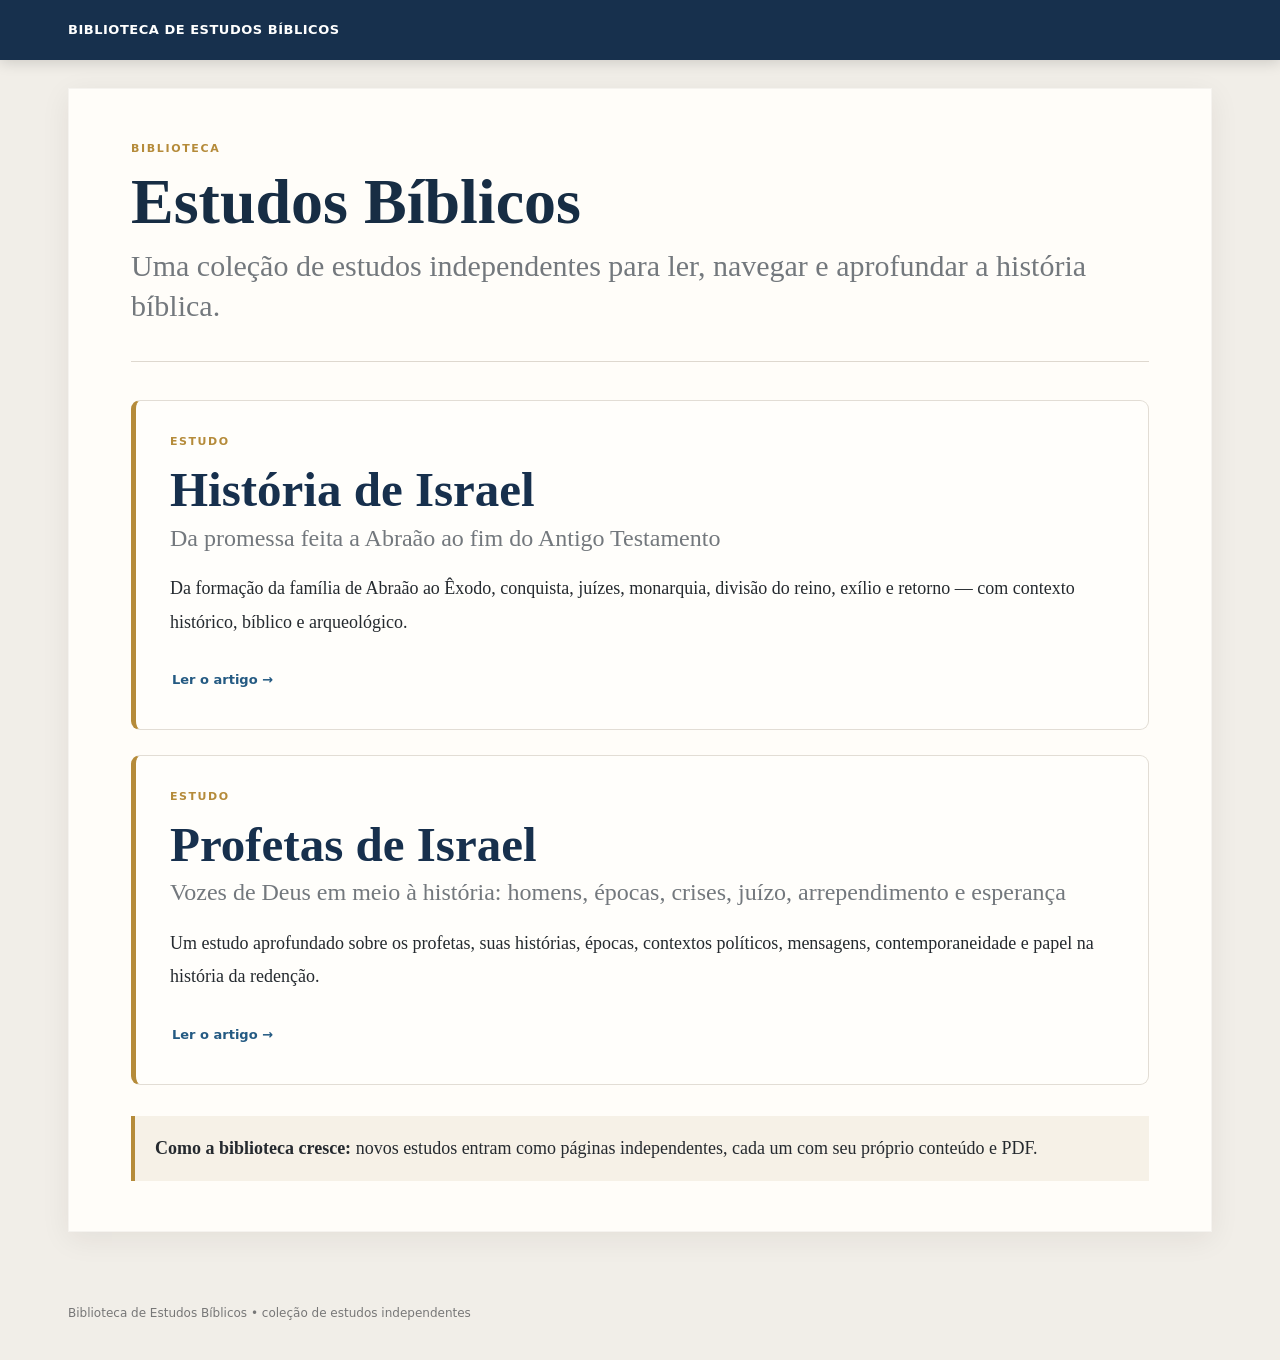
==== index.html @ f5d3d687 "Add files via upload" ====
<!doctype html>
<!DOCTYPE html>

<!DOCTYPE html>

<!DOCTYPE html>

<!DOCTYPE html>

<!DOCTYPE html>

<!DOCTYPE html>

<!DOCTYPE html>

<html lang="pt-BR"><head><meta charset="utf-8"/><meta content="width=device-width, initial-scale=1, viewport-fit=cover" name="viewport"/><meta content="#17304d" name="theme-color"/><title>Biblioteca de Estudos Bíblicos</title><style>:root{--navy:#17304d;--navy2:#244a69;--ink:#252a2f;--muted:#6d7378;--paper:#fffdf9;--bg:#f1eee8;--line:#ded8cf;--gold:#b58b3a;--link:#245a82;--soft:#f6f1e7}*{box-sizing:border-box}html{scroll-behavior:smooth;scroll-padding-top:76px}body{margin:0;background:var(--bg);color:var(--ink);font-family:Georgia,"Times New Roman",serif;font-size:18px;line-height:1.86}a{color:var(--link)}.sitebar{position:sticky;top:0;z-index:100;background:var(--navy);color:#fff;box-shadow:0 2px 14px rgba(0,0,0,.16)}.bar{max-width:1180px;margin:auto;padding:10px 18px;min-height:60px;display:flex;align-items:center;font-family:system-ui,-apple-system,BlinkMacSystemFont,"Segoe UI",sans-serif}.name{font-weight:800;letter-spacing:.04em;font-size:13px;white-space:nowrap}.page{max-width:1180px;margin:auto;padding:28px 18px 70px}.library,.article{background:var(--paper);border:1px solid rgba(0,0,0,.04);box-shadow:0 7px 28px rgba(43,35,25,.07);padding:50px 62px}.article-header{border-bottom:1px solid var(--line);padding-bottom:25px}.kicker{font-family:system-ui,-apple-system,BlinkMacSystemFont,"Segoe UI",sans-serif;text-transform:uppercase;letter-spacing:.15em;font-size:11px;font-weight:800;color:var(--gold)}h1{font-size:clamp(40px,6vw,64px);line-height:1.04;margin:10px 0;color:#172d44;font-weight:800}h2{font-size:clamp(28px,4vw,39px);line-height:1.18;margin:52px 0 13px;color:#17304d;font-weight:800}h3{font-size:clamp(22px,3vw,28px);line-height:1.28;margin:36px 0 10px;color:#234563;font-weight:800}.subtitle{font-size:clamp(21px,3vw,30px);color:#73787d;line-height:1.34;margin:0 0 15px}.meta{font-family:system-ui,-apple-system,BlinkMacSystemFont,"Segoe UI",sans-serif;color:#777;font-size:12px;border-top:1px solid var(--line);border-bottom:1px solid var(--line);padding:12px 0;margin:18px 0 26px}.intro{font-size:21px;line-height:1.8}blockquote,.note{border-left:4px solid var(--gold);background:var(--soft);padding:15px 19px;margin:26px 0}table{border-collapse:collapse;width:100%;margin:22px 0;font-size:16px}th,td{border:1px solid var(--line);padding:9px 10px;text-align:left;vertical-align:top}th{background:#f0ece5}.transition{color:#4f555a;font-size:19px;margin-top:10px}.context{border-left:3px solid #c6b07a;background:#faf6ed;padding:14px 17px;margin:20px 0}.footer-area{margin-top:70px;padding-top:28px;border-top:2px solid var(--line)}.footer-title{font-family:system-ui,-apple-system,BlinkMacSystemFont,"Segoe UI",sans-serif;text-transform:uppercase;letter-spacing:.12em;font-size:11px;font-weight:800;color:#7a756e;margin-bottom:9px}.footer-toc{background:#f7f4ee;border:1px solid var(--line);border-radius:9px;padding:15px 18px;margin:12px 0 25px}.footer-toc ul{columns:2;column-gap:35px;margin:0;padding-left:20px}.footer-toc li{break-inside:avoid;margin:4px 0;font-size:14px;line-height:1.5}.footer-nav,.footer-related{display:flex;flex-wrap:wrap;gap:9px 18px;margin:15px 0}.footer-nav a,.footer-related a{font-family:system-ui,-apple-system,BlinkMacSystemFont,"Segoe UI",sans-serif;font-size:13px;font-weight:700}.footer-related{padding-top:15px;border-top:1px solid var(--line)}.footer-note{color:#6d7378;font-size:13px;margin-top:20px}footer{max-width:1180px;margin:0 auto;padding:0 18px 35px;color:#777;font-family:system-ui,-apple-system,BlinkMacSystemFont,"Segoe UI",sans-serif;font-size:12px}@media(max-width:760px){body{font-size:17px;line-height:1.8}.page{padding:14px 10px 45px}.library,.article{padding:28px 24px}.library{padding:28px 24px}h1{font-size:42px}h2{font-size:29px;margin-top:42px}h3{font-size:23px}.subtitle{font-size:22px}.intro{font-size:19px}.footer-toc ul{columns:1}.footer-nav,.footer-related{display:block}.footer-nav a,.footer-related a{display:block;margin:9px 0}}.library-rule{border-top:1px solid var(--line);margin:35px 0 38px}.library-card{border:1px solid #e2ddd5;border-left:5px solid var(--gold);border-radius:9px;padding:31px 34px 28px;margin:0 0 25px;background:#fffefb;cursor:pointer;transition:transform .15s ease,box-shadow .15s ease;touch-action:manipulation;-webkit-tap-highlight-color:rgba(36,90,130,.12);user-select:none}.library-card:hover{transform:translateY(-1px);box-shadow:0 8px 24px rgba(43,35,25,.07)}.card-kicker{font-family:system-ui,-apple-system,BlinkMacSystemFont,"Segoe UI",sans-serif;text-transform:uppercase;letter-spacing:.14em;font-size:11px;font-weight:800;color:var(--gold)}.library-card h2{font-size:clamp(35px,5vw,49px);margin:8px 0 3px}.card-subtitle{font-size:24px;color:#73787d;line-height:1.35;margin:0 0 13px}.card-link{display:inline-block;font-family:system-ui,-apple-system,BlinkMacSystemFont,"Segoe UI",sans-serif;font-weight:800;font-size:13px;text-decoration:none;padding:9px 2px;margin-top:2px;touch-action:manipulation}.library-growth{border-left:4px solid var(--gold);background:var(--soft);padding:16px 20px;margin-top:31px}@media(max-width:760px){.library-card{padding:27px 24px}.card-subtitle{font-size:20px}}
.leitor-artigo{position:fixed;inset:0;z-index:1000;background:#f1eee8;width:100vw;height:100vh}
.leitor-artigo iframe{display:block;width:100%;height:100%;border:0;background:#f1eee8}
body.lendo-artigo{overflow:hidden}
</style></head><body><header class="sitebar"><div class="bar"><div class="name">BIBLIOTECA DE ESTUDOS BÍBLICOS</div></div></header><main class="page"><section class="library"><div class="kicker">BIBLIOTECA</div><h1>Estudos Bíblicos</h1><p class="subtitle">Uma coleção de estudos independentes para ler, navegar e aprofundar a história bíblica.</p><div class="library-rule"></div><article class="library-card" id="card-historia" role="link" tabindex="0" onclick="return abrir('historia')" onkeydown="if(event.key==='Enter'||event.key===' '){event.preventDefault();return abrir('historia')}"><div class="card-kicker">ESTUDO</div><h2>História de Israel</h2><p class="card-subtitle">Da promessa feita a Abraão ao fim do Antigo Testamento</p><p>Da formação da família de Abraão ao Êxodo, conquista, juízes, monarquia, divisão do reino, exílio e retorno — com contexto histórico, bíblico e arqueológico.</p><a class="card-link" href="#" onclick="event.stopPropagation();return abrir('historia')">Ler o artigo →</a></article><article class="library-card" id="card-profetas" role="link" tabindex="0" onclick="return abrir('profetas')" onkeydown="if(event.key==='Enter'||event.key===' '){event.preventDefault();return abrir('profetas')}"><div class="card-kicker">ESTUDO</div><h2>Profetas de Israel</h2><p class="card-subtitle">Vozes de Deus em meio à história: homens, épocas, crises, juízo, arrependimento e esperança</p><p>Um estudo aprofundado sobre os profetas, suas histórias, épocas, contextos políticos, mensagens, contemporaneidade e papel na história da redenção.</p><a class="card-link" href="#" onclick="event.stopPropagation();return abrir('profetas')">Ler o artigo →</a></article><div class="library-growth"><strong>Como a biblioteca cresce:</strong> novos estudos entram como páginas independentes, cada um com seu próprio conteúdo e PDF.</div></section></main><footer>Biblioteca de Estudos Bíblicos • coleção de estudos independentes</footer><script>
const artigos = {
  historia: "[base64]/[base64]/[base64]/[base64]/[base64]/[base64]/[base64]/[base64]/[base64]/[base64]",
  profetas: "[base64]/[base64]/[base64]/[base64]/[base64]/[base64]"
};

function decodificarHTML(base64) {
  const bin = atob(base64);
  const bytes = new Uint8Array(bin.length);
  for (let i = 0; i < bin.length; i++) bytes[i] = bin.charCodeAt(i);
  return new TextDecoder("utf-8").decode(bytes);
}

function abrir(chave) {
  const leitor = document.getElementById("leitor-artigo");
  const frame = document.getElementById("frame-artigo");
  if (!leitor || !frame || !artigos[chave]) return false;

  frame.srcdoc = decodificarHTML(artigos[chave]);
  leitor.hidden = false;
  document.body.classList.add("lendo-artigo");
  document.documentElement.style.overflow = "hidden";
  return false;
}

function voltarBiblioteca() {
  const leitor = document.getElementById("leitor-artigo");
  const frame = document.getElementById("frame-artigo");
  if (frame) frame.srcdoc = "";
  if (leitor) leitor.hidden = true;
  document.body.classList.remove("lendo-artigo");
  document.documentElement.style.overflow = "";
  window.scrollTo(0, 0);
  return false;
}
</script>
<div id="leitor-artigo" class="leitor-artigo" hidden>
  <iframe id="frame-artigo" title="Artigo bíblico" loading="eager"></iframe>
</div>
</body></html>
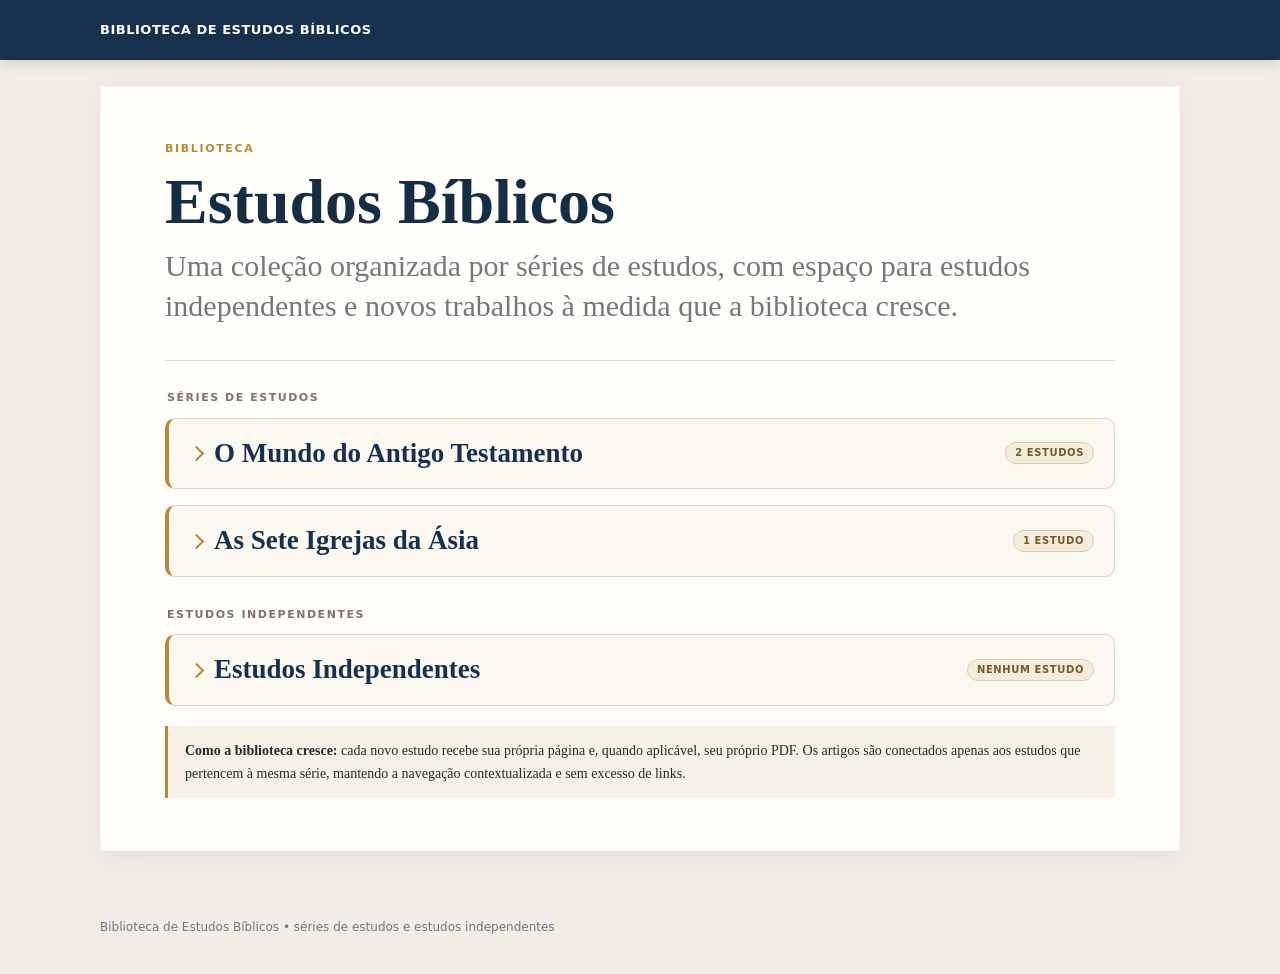
==== commit 69100e08: "Add files via upload" ====
--- a/index.html
+++ b/index.html
@@ -1,59 +1,490 @@
 <!doctype html>
-<!DOCTYPE html>
-
-<!DOCTYPE html>
-
-<!DOCTYPE html>
-
-<!DOCTYPE html>
-
-<!DOCTYPE html>
-
-<!DOCTYPE html>
-
-<!DOCTYPE html>
-
-<html lang="pt-BR"><head><meta charset="utf-8"/><meta content="width=device-width, initial-scale=1, viewport-fit=cover" name="viewport"/><meta content="#17304d" name="theme-color"/><title>Biblioteca de Estudos Bíblicos</title><style>:root{--navy:#17304d;--navy2:#244a69;--ink:#252a2f;--muted:#6d7378;--paper:#fffdf9;--bg:#f1eee8;--line:#ded8cf;--gold:#b58b3a;--link:#245a82;--soft:#f6f1e7}*{box-sizing:border-box}html{scroll-behavior:smooth;scroll-padding-top:76px}body{margin:0;background:var(--bg);color:var(--ink);font-family:Georgia,"Times New Roman",serif;font-size:18px;line-height:1.86}a{color:var(--link)}.sitebar{position:sticky;top:0;z-index:100;background:var(--navy);color:#fff;box-shadow:0 2px 14px rgba(0,0,0,.16)}.bar{max-width:1180px;margin:auto;padding:10px 18px;min-height:60px;display:flex;align-items:center;font-family:system-ui,-apple-system,BlinkMacSystemFont,"Segoe UI",sans-serif}.name{font-weight:800;letter-spacing:.04em;font-size:13px;white-space:nowrap}.page{max-width:1180px;margin:auto;padding:28px 18px 70px}.library,.article{background:var(--paper);border:1px solid rgba(0,0,0,.04);box-shadow:0 7px 28px rgba(43,35,25,.07);padding:50px 62px}.article-header{border-bottom:1px solid var(--line);padding-bottom:25px}.kicker{font-family:system-ui,-apple-system,BlinkMacSystemFont,"Segoe UI",sans-serif;text-transform:uppercase;letter-spacing:.15em;font-size:11px;font-weight:800;color:var(--gold)}h1{font-size:clamp(40px,6vw,64px);line-height:1.04;margin:10px 0;color:#172d44;font-weight:800}h2{font-size:clamp(28px,4vw,39px);line-height:1.18;margin:52px 0 13px;color:#17304d;font-weight:800}h3{font-size:clamp(22px,3vw,28px);line-height:1.28;margin:36px 0 10px;color:#234563;font-weight:800}.subtitle{font-size:clamp(21px,3vw,30px);color:#73787d;line-height:1.34;margin:0 0 15px}.meta{font-family:system-ui,-apple-system,BlinkMacSystemFont,"Segoe UI",sans-serif;color:#777;font-size:12px;border-top:1px solid var(--line);border-bottom:1px solid var(--line);padding:12px 0;margin:18px 0 26px}.intro{font-size:21px;line-height:1.8}blockquote,.note{border-left:4px solid var(--gold);background:var(--soft);padding:15px 19px;margin:26px 0}table{border-collapse:collapse;width:100%;margin:22px 0;font-size:16px}th,td{border:1px solid var(--line);padding:9px 10px;text-align:left;vertical-align:top}th{background:#f0ece5}.transition{color:#4f555a;font-size:19px;margin-top:10px}.context{border-left:3px solid #c6b07a;background:#faf6ed;padding:14px 17px;margin:20px 0}.footer-area{margin-top:70px;padding-top:28px;border-top:2px solid var(--line)}.footer-title{font-family:system-ui,-apple-system,BlinkMacSystemFont,"Segoe UI",sans-serif;text-transform:uppercase;letter-spacing:.12em;font-size:11px;font-weight:800;color:#7a756e;margin-bottom:9px}.footer-toc{background:#f7f4ee;border:1px solid var(--line);border-radius:9px;padding:15px 18px;margin:12px 0 25px}.footer-toc ul{columns:2;column-gap:35px;margin:0;padding-left:20px}.footer-toc li{break-inside:avoid;margin:4px 0;font-size:14px;line-height:1.5}.footer-nav,.footer-related{display:flex;flex-wrap:wrap;gap:9px 18px;margin:15px 0}.footer-nav a,.footer-related a{font-family:system-ui,-apple-system,BlinkMacSystemFont,"Segoe UI",sans-serif;font-size:13px;font-weight:700}.footer-related{padding-top:15px;border-top:1px solid var(--line)}.footer-note{color:#6d7378;font-size:13px;margin-top:20px}footer{max-width:1180px;margin:0 auto;padding:0 18px 35px;color:#777;font-family:system-ui,-apple-system,BlinkMacSystemFont,"Segoe UI",sans-serif;font-size:12px}@media(max-width:760px){body{font-size:17px;line-height:1.8}.page{padding:14px 10px 45px}.library,.article{padding:28px 24px}.library{padding:28px 24px}h1{font-size:42px}h2{font-size:29px;margin-top:42px}h3{font-size:23px}.subtitle{font-size:22px}.intro{font-size:19px}.footer-toc ul{columns:1}.footer-nav,.footer-related{display:block}.footer-nav a,.footer-related a{display:block;margin:9px 0}}.library-rule{border-top:1px solid var(--line);margin:35px 0 38px}.library-card{border:1px solid #e2ddd5;border-left:5px solid var(--gold);border-radius:9px;padding:31px 34px 28px;margin:0 0 25px;background:#fffefb;cursor:pointer;transition:transform .15s ease,box-shadow .15s ease;touch-action:manipulation;-webkit-tap-highlight-color:rgba(36,90,130,.12);user-select:none}.library-card:hover{transform:translateY(-1px);box-shadow:0 8px 24px rgba(43,35,25,.07)}.card-kicker{font-family:system-ui,-apple-system,BlinkMacSystemFont,"Segoe UI",sans-serif;text-transform:uppercase;letter-spacing:.14em;font-size:11px;font-weight:800;color:var(--gold)}.library-card h2{font-size:clamp(35px,5vw,49px);margin:8px 0 3px}.card-subtitle{font-size:24px;color:#73787d;line-height:1.35;margin:0 0 13px}.card-link{display:inline-block;font-family:system-ui,-apple-system,BlinkMacSystemFont,"Segoe UI",sans-serif;font-weight:800;font-size:13px;text-decoration:none;padding:9px 2px;margin-top:2px;touch-action:manipulation}.library-growth{border-left:4px solid var(--gold);background:var(--soft);padding:16px 20px;margin-top:31px}@media(max-width:760px){.library-card{padding:27px 24px}.card-subtitle{font-size:20px}}
-.leitor-artigo{position:fixed;inset:0;z-index:1000;background:#f1eee8;width:100vw;height:100vh}
-.leitor-artigo iframe{display:block;width:100%;height:100%;border:0;background:#f1eee8}
-body.lendo-artigo{overflow:hidden}
-</style></head><body><header class="sitebar"><div class="bar"><div class="name">BIBLIOTECA DE ESTUDOS BÍBLICOS</div></div></header><main class="page"><section class="library"><div class="kicker">BIBLIOTECA</div><h1>Estudos Bíblicos</h1><p class="subtitle">Uma coleção de estudos independentes para ler, navegar e aprofundar a história bíblica.</p><div class="library-rule"></div><article class="library-card" id="card-historia" role="link" tabindex="0" onclick="return abrir('historia')" onkeydown="if(event.key==='Enter'||event.key===' '){event.preventDefault();return abrir('historia')}"><div class="card-kicker">ESTUDO</div><h2>História de Israel</h2><p class="card-subtitle">Da promessa feita a Abraão ao fim do Antigo Testamento</p><p>Da formação da família de Abraão ao Êxodo, conquista, juízes, monarquia, divisão do reino, exílio e retorno — com contexto histórico, bíblico e arqueológico.</p><a class="card-link" href="#" onclick="event.stopPropagation();return abrir('historia')">Ler o artigo →</a></article><article class="library-card" id="card-profetas" role="link" tabindex="0" onclick="return abrir('profetas')" onkeydown="if(event.key==='Enter'||event.key===' '){event.preventDefault();return abrir('profetas')}"><div class="card-kicker">ESTUDO</div><h2>Profetas de Israel</h2><p class="card-subtitle">Vozes de Deus em meio à história: homens, épocas, crises, juízo, arrependimento e esperança</p><p>Um estudo aprofundado sobre os profetas, suas histórias, épocas, contextos políticos, mensagens, contemporaneidade e papel na história da redenção.</p><a class="card-link" href="#" onclick="event.stopPropagation();return abrir('profetas')">Ler o artigo →</a></article><div class="library-growth"><strong>Como a biblioteca cresce:</strong> novos estudos entram como páginas independentes, cada um com seu próprio conteúdo e PDF.</div></section></main><footer>Biblioteca de Estudos Bíblicos • coleção de estudos independentes</footer><script>
-const artigos = {
-  historia: "[base64]/[base64]/[base64]/[base64]/[base64]/[base64]/[base64]/[base64]/[base64]/[base64]",
-  profetas: "[base64]/[base64]/[base64]/[base64]/[base64]/[base64]